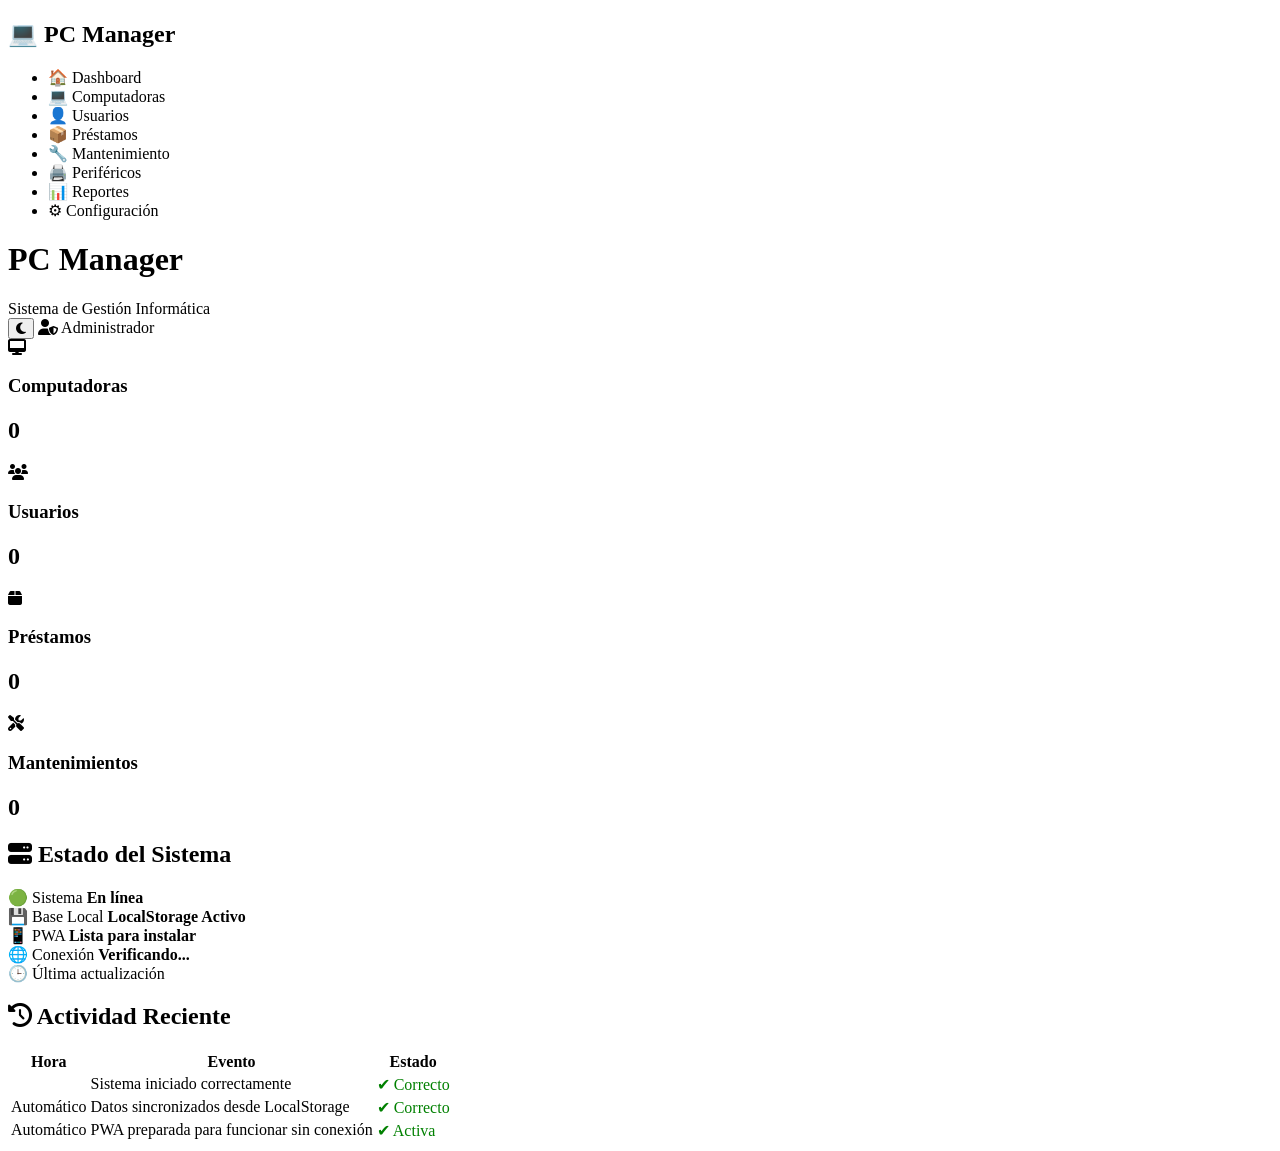
==== index.html @ c708894f "Add files via upload" ====
<!DOCTYPE html>
<html lang="es" xmlns:th="http://www.thymeleaf.org">
    
    <head>
    <meta charset="UTF-8">
    <meta name="viewport" content="width=device-width, initial-scale=1.0">
    <title>Dashboard | PC Manager</title>


    <link rel="stylesheet" th:href="@{/css/style.css}">
    <link rel="manifest" th:href="@{/manifest.webmanifest}">
    <meta name="theme-color" content="#1565C0">
    <link rel="icon" href="/img/icon-192.png">
    

    <link rel="stylesheet"
          href="https://cdnjs.cloudflare.com/ajax/libs/font-awesome/6.6.0/css/all.min.css">

</head>

<body>

<div class="container">

    <!-- Menú lateral -->

    <aside class="sidebar">
        
        

        <h2>💻 PC Manager</h2>

        <ul>

<li><a class="activo"  th:href="@{/}">🏠 Dashboard</a></li>
<li><a th:href="@{/computadoras}">💻 Computadoras</a></li>
<li><a th:href="@{/usuarios}">👤 Usuarios</a></li>
<li><a th:href="@{/prestamos}">📦 Préstamos</a></li>
<li><a th:href="@{/mantenimiento}">🔧 Mantenimiento</a></li>
<li><a th:href="@{/perifericos}">🖨️ Periféricos</a></li>
<li><a th:href="@{/reportes}">📊 Reportes</a></li>
<li><a th:href="@{/configuracion}">⚙ Configuración</a></li>

</ul>

    </aside>

    <!-- Contenido -->

    <main class="contenido">

        <div class="header">

    <div>

        <h1>PC Manager</h1>

        <span>Sistema de Gestión Informática</span>

    </div>

    <div class="acciones-header">

        <button id="modoOscuro">

            <i class="fa-solid fa-moon"></i>

        </button>

        <span>

            <i class="fa-solid fa-user-shield"></i>

            Administrador

        </span>

    </div>

</div>

        <!-- Tarjetas -->

        <section class="cards">

            <div class="card">

                <i class="fas fa-desktop"></i>

                <h3>Computadoras</h3>

                <h2 id="totalPC">0</h2>

            </div>

            <div class="card">

                <i class="fas fa-users"></i>

                <h3>Usuarios</h3>

                <h2 id="totalUsuarios">0</h2>

            </div>

            <div class="card">

                <i class="fas fa-box"></i>

                <h3>Préstamos</h3>

                <h2 id="totalPrestamos">0</h2>

            </div>

            <div class="card">

                <i class="fas fa-screwdriver-wrench"></i>

                <h3>Mantenimientos</h3>

                <h2 id="totalMant">0</h2>

            </div>

        </section>

        <!-- Información -->

        <section class="paneles">

    <!-- Estado del Sistema -->

    <div class="panel">

        <h2>
            <i class="fa-solid fa-server"></i>
            Estado del Sistema
        </h2>

        <div class="estado-item">
            <span>🟢 Sistema</span>
            <strong>En línea</strong>
        </div>

        <div class="estado-item">
            <span>💾 Base Local</span>
            <strong>LocalStorage Activo</strong>
        </div>

        <div class="estado-item">
            <span>📱 PWA</span>
            <strong>Lista para instalar</strong>
        </div>

        <div class="estado-item">
            <span>🌐 Conexión</span>
            <strong id="conexion">Verificando...</strong>
        </div>

        <div class="estado-item">
            <span>🕒 Última actualización</span>
            <strong id="horaActual"></strong>
        </div>

    </div>

    <!-- Resumen del Sistema -->

    

<section class="panel">

    <h2>

        <i class="fa-solid fa-clock-rotate-left"></i>

        Actividad Reciente

    </h2>

    <table>

        <thead>

            <tr>

                <th>Hora</th>

                <th>Evento</th>

                <th>Estado</th>

            </tr>

        </thead>

        <tbody>

            <tr>

                <td id="horaEvento"></td>

                <td>Sistema iniciado correctamente</td>

                <td style="color:green;">✔ Correcto</td>

            </tr>

            <tr>

                <td>Automático</td>

                <td>Datos sincronizados desde LocalStorage</td>

                <td style="color:green;">✔ Correcto</td>

            </tr>

            <tr>

                <td>Automático</td>

                <td>PWA preparada para funcionar sin conexión</td>

                <td style="color:green;">✔ Activa</td>

            </tr>

        </tbody>

    </table>

</section>

    </main>

</div>

<script th:src="@{/js/dashboard.js}"></script>
<script th:src="@{/js/tema.js}"></script>
<script th:src="@{/js/pwa.js}"></script>

<script>

if("serviceWorker" in navigator){

    window.addEventListener("load",()=>{

        navigator.serviceWorker.register("./sw.js")

        .then(()=>{

            console.log("✅ Service Worker registrado");

        })

        .catch(error=>{

            console.error("Error:",error);

        });

    });

}

</script>

</body>
</html>
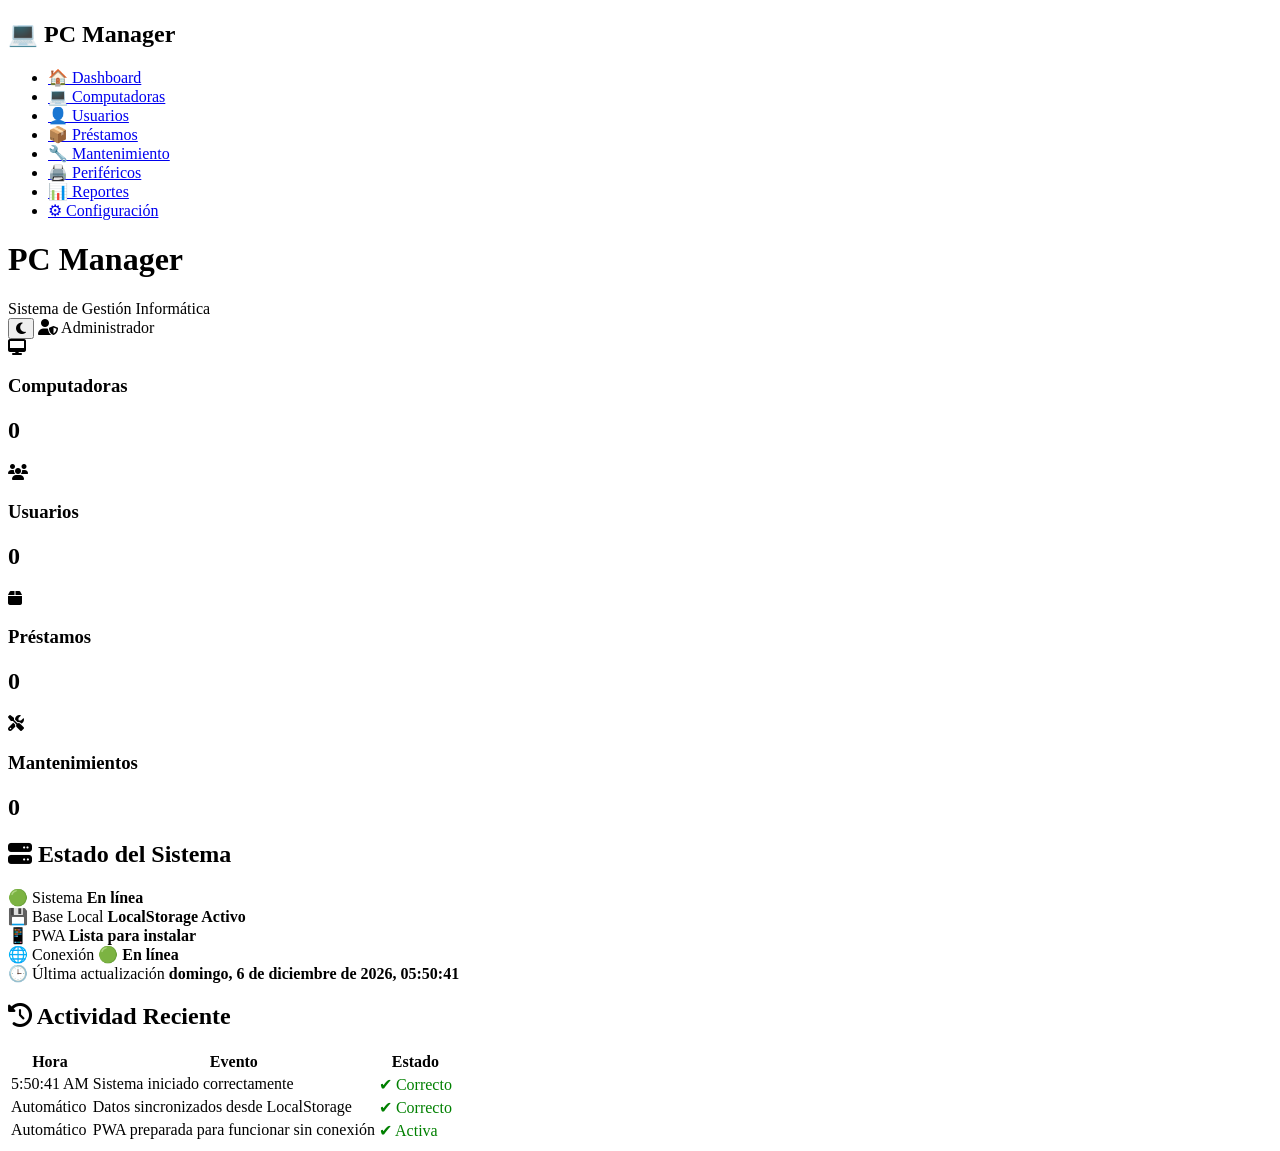
==== commit 23e1a9b5: "Update index.html" ====
--- a/index.html
+++ b/index.html
@@ -7,10 +7,10 @@
     <title>Dashboard | PC Manager</title>
 
 
-    <link rel="stylesheet" th:href="@{/css/style.css}">
-    <link rel="manifest" th:href="@{/manifest.webmanifest}">
+    <link rel="stylesheet" hhref="./css/style.css">
+    <link rel="manifest" href="./manifest.webmanifest">
     <meta name="theme-color" content="#1565C0">
-    <link rel="icon" href="/img/icon-192.png">
+    <link rel="icon" href="./img/icon-192.png">
     
 
     <link rel="stylesheet"
@@ -32,14 +32,14 @@
 
         <ul>
 
-<li><a class="activo"  th:href="@{/}">🏠 Dashboard</a></li>
-<li><a th:href="@{/computadoras}">💻 Computadoras</a></li>
-<li><a th:href="@{/usuarios}">👤 Usuarios</a></li>
-<li><a th:href="@{/prestamos}">📦 Préstamos</a></li>
-<li><a th:href="@{/mantenimiento}">🔧 Mantenimiento</a></li>
-<li><a th:href="@{/perifericos}">🖨️ Periféricos</a></li>
-<li><a th:href="@{/reportes}">📊 Reportes</a></li>
-<li><a th:href="@{/configuracion}">⚙ Configuración</a></li>
+<li><a class="activo"  href="./">🏠 Dashboard</a></li>
+<li><a href="./computadoras">💻 Computadoras</a></li>
+<li><a href="./usuarios">👤 Usuarios</a></li>
+<li><a href="./prestamos">📦 Préstamos</a></li>
+<li><a href="./mantenimiento">🔧 Mantenimiento</a></li>
+<li><a href="./perifericos">🖨️ Periféricos</a></li>
+<li><a href="./reportes">📊 Reportes</a></li>
+<li><a href="./configuracion">⚙ Configuración</a></li>
 
 </ul>
 
@@ -237,10 +237,8 @@
 
 </div>
 
-<script th:src="@{/js/dashboard.js}"></script>
-<script th:src="@{/js/tema.js}"></script>
-<script th:src="@{/js/pwa.js}"></script>
-
+<script src="./js/dashboard.js"></script>
+    
 <script>
 
 if("serviceWorker" in navigator){
@@ -268,4 +266,4 @@
 </script>
 
 </body>
-</html>+</html>
--- a/css/style.css
+++ b/css/style.css
@@ -0,0 +1,917 @@
+:root {
+    --principal: #1565C0;
+    --principal-claro: #42A5F5;
+    --fondo: #eef2f7;
+    --texto: #333;
+    --blanco: #ffffff;
+    --borde: #ddd;
+    --rojo: #D32F2F;
+    --verde: #2E7D32;
+    --naranja: #EF6C00;
+}
+
+/* =========================================
+   GENERAL
+========================================= */
+
+* {
+    margin: 0;
+    padding: 0;
+    box-sizing: border-box;
+    font-family: Arial, Helvetica, sans-serif;
+}
+
+body {
+    background: var(--fondo);
+    color: var(--texto);
+}
+
+.container {
+    display: flex;
+    min-height: 100vh;
+}
+
+
+/* =========================================
+   MENÚ LATERAL
+========================================= */
+
+.sidebar {
+    width: 250px;
+    background: var(--principal);
+    color: white;
+    padding: 20px;
+    flex-shrink: 0;
+}
+
+.sidebar h2 {
+    margin-bottom: 30px;
+    text-align: center;
+}
+
+.sidebar ul {
+    list-style: none;
+}
+
+.sidebar li {
+    padding: 14px;
+    border-radius: 10px;
+    cursor: pointer;
+    margin-bottom: 10px;
+    transition: .3s;
+}
+
+.sidebar li:hover {
+    background: var(--principal-claro);
+}
+
+.sidebar li.activo {
+    background: var(--principal-claro);
+}
+
+.sidebar a {
+    color: white;
+    text-decoration: none;
+    display: block;
+}
+
+
+/* =========================================
+   CONTENIDO
+========================================= */
+
+.contenido {
+    flex: 1;
+    padding: 30px;
+    min-width: 0;
+}
+
+header h1 {
+    color: var(--principal);
+}
+
+header p {
+    color: #666;
+    margin-top: 10px;
+}
+
+
+/* =========================================
+   BARRA SUPERIOR
+========================================= */
+
+.topbar {
+    display: flex;
+    justify-content: space-between;
+    align-items: center;
+    margin-bottom: 30px;
+    gap: 20px;
+}
+
+.acciones {
+    display: flex;
+    gap: 20px;
+    align-items: center;
+}
+
+#hora {
+    font-weight: bold;
+    color: var(--principal);
+}
+
+
+/* =========================================
+   BOTÓN MODO OSCURO
+========================================= */
+
+#modoOscuro {
+    border: none;
+    background: var(--principal);
+    color: white;
+    padding: 10px;
+    border-radius: 8px;
+    cursor: pointer;
+}
+
+
+/* =========================================
+   TARJETAS DEL DASHBOARD
+========================================= */
+
+.cards {
+    display: grid;
+    grid-template-columns: repeat(auto-fit, minmax(180px, 1fr));
+    gap: 20px;
+    margin-top: 30px;
+}
+
+.card {
+    background: white;
+    padding: 20px;
+    border-radius: 15px;
+    box-shadow: 0 5px 15px rgba(0, 0, 0, .1);
+    text-align: center;
+    transition: .3s;
+}
+
+.card:hover {
+    transform: translateY(-6px);
+}
+
+.card h2 {
+    margin-top: 15px;
+    color: var(--principal);
+}
+
+.card p {
+    margin-top: 8px;
+    color: #666;
+}
+
+
+/* =========================================
+   PANELES
+========================================= */
+
+.panel {
+    display: grid;
+    grid-template-columns: 1fr 1fr;
+    gap: 20px;
+    margin-top: 30px;
+}
+
+.panel1,
+.panel2 {
+    background: white;
+    padding: 20px;
+    border-radius: 15px;
+    box-shadow: 0 5px 15px rgba(0, 0, 0, .1);
+    min-height: 300px;
+}
+
+.panel1 h2,
+.panel2 h2 {
+    color: var(--principal);
+    margin-bottom: 15px;
+}
+
+
+/* =========================================
+   FORMULARIOS
+========================================= */
+
+form {
+    display: flex;
+    gap: 10px;
+    flex-wrap: wrap;
+
+    background: white;
+    padding: 20px;
+
+    border-radius: 15px;
+
+    box-shadow: 0 3px 8px rgba(0, 0, 0, .1);
+
+    margin-bottom: 20px;
+}
+
+
+/* =========================================
+   CAMPOS
+========================================= */
+
+input,
+select,
+textarea {
+    padding: 10px;
+
+    border-radius: 8px;
+
+    border: 1px solid #ccc;
+
+    outline: none;
+
+    background: white;
+
+    color: #333;
+
+    font-size: 14px;
+}
+
+input:focus,
+select:focus,
+textarea:focus {
+    border-color: var(--principal);
+
+    box-shadow: 0 0 0 2px rgba(21, 101, 192, .12);
+}
+
+textarea {
+    min-height: 90px;
+    resize: vertical;
+}
+
+
+/* =========================================
+   GRUPOS DE FORMULARIO
+========================================= */
+
+.form-group {
+    display: flex;
+    flex-direction: column;
+    gap: 6px;
+
+    flex: 1;
+    min-width: 180px;
+}
+
+.form-group label {
+    font-weight: bold;
+    color: #555;
+    font-size: 14px;
+}
+
+
+/* =========================================
+   BOTONES
+========================================= */
+
+button {
+    padding: 10px 20px;
+
+    cursor: pointer;
+
+    border: none;
+
+    background: var(--principal);
+
+    color: white;
+
+    border-radius: 8px;
+
+    transition: .3s;
+}
+
+button:hover {
+    opacity: .9;
+
+    transform: scale(1.03);
+}
+
+.btnAgregar {
+    background: var(--principal);
+}
+
+.btnEditar {
+    background: var(--naranja);
+}
+
+.btnEliminar {
+    background: var(--rojo);
+}
+
+.btnGuardar {
+    background: var(--verde);
+}
+
+
+/* =========================================
+   BOTONES DEL FORMULARIO
+========================================= */
+
+.form-buttons {
+    width: 100%;
+
+    display: flex;
+
+    gap: 10px;
+
+    margin-top: 10px;
+}
+
+.form-buttons button {
+    min-width: 120px;
+}
+
+
+/* =========================================
+   TABLAS
+========================================= */
+
+.table-container {
+    width: 100%;
+
+    overflow-x: auto;
+
+    border-radius: 10px;
+}
+
+table {
+    width: 100%;
+
+    border-collapse: collapse;
+
+    background: white;
+
+    box-shadow: 0 3px 8px rgba(0, 0, 0, .1);
+
+    border-radius: 10px;
+
+    overflow: hidden;
+}
+
+th,
+td {
+    padding: 12px;
+
+    border: 1px solid var(--borde);
+
+    text-align: center;
+}
+
+th {
+    background: var(--principal);
+
+    color: white;
+}
+
+tbody tr:hover {
+    background: #f5f5f5;
+}
+
+
+/* =========================================
+   ESTADOS
+========================================= */
+
+.estado {
+    padding: 6px 10px;
+
+    border-radius: 20px;
+
+    font-size: 13px;
+
+    font-weight: bold;
+
+    display: inline-block;
+}
+
+.estado-disponible {
+    background: #E8F5E9;
+
+    color: var(--verde);
+}
+
+.estado-prestado {
+    background: #FFF3E0;
+
+    color: var(--naranja);
+}
+
+.estado-mantenimiento {
+    background: #E3F2FD;
+
+    color: var(--principal);
+}
+
+.estado-baja {
+    background: #FFEBEE;
+
+    color: var(--rojo);
+}
+
+
+/* =========================================
+   ACTIVIDADES
+========================================= */
+
+#actividades {
+    list-style: none;
+
+    margin-top: 15px;
+}
+
+#actividades li {
+    padding: 10px;
+
+    border-bottom: 1px solid #eee;
+}
+
+
+/* =========================================
+   CALENDARIO
+========================================= */
+
+.calendario {
+    margin-top: 20px;
+
+    height: 250px;
+
+    border: 2px dashed #bbb;
+
+    display: flex;
+
+    justify-content: center;
+
+    align-items: center;
+
+    color: #888;
+}
+
+#calendar {
+    background: white;
+
+    padding: 20px;
+
+    border-radius: 15px;
+
+    box-shadow: 0 4px 12px rgba(0, 0, 0, .1);
+}
+
+
+/* =========================================
+   BUSCADOR
+========================================= */
+
+.buscador {
+    width: 100%;
+
+    margin-bottom: 20px;
+}
+
+.buscador input {
+    width: 100%;
+
+    max-width: 400px;
+}
+
+
+/* =========================================
+   INFORMACIÓN DEL SISTEMA
+========================================= */
+
+.info-sistema {
+    background: white;
+
+    padding: 20px;
+
+    border-radius: 15px;
+
+    box-shadow: 0 4px 12px rgba(0, 0, 0, .1);
+
+    margin-top: 20px;
+}
+
+.info-sistema h2 {
+    color: var(--principal);
+
+    margin-bottom: 15px;
+}
+
+.info-sistema p {
+    margin-bottom: 8px;
+
+    color: #666;
+}
+
+
+/* =========================================
+   ESTADÍSTICAS
+========================================= */
+
+.estadisticas {
+    display: grid;
+
+    grid-template-columns: repeat(
+        auto-fit,
+        minmax(180px, 1fr)
+    );
+
+    gap: 20px;
+
+    margin-top: 20px;
+}
+
+.estadistica {
+    background: white;
+
+    padding: 20px;
+
+    border-radius: 15px;
+
+    box-shadow: 0 4px 12px rgba(0, 0, 0, .1);
+
+    text-align: center;
+}
+
+.estadistica h3 {
+    color: #666;
+
+    font-size: 15px;
+}
+
+.estadistica strong {
+    display: block;
+
+    font-size: 30px;
+
+    color: var(--principal);
+
+    margin-top: 10px;
+}
+
+
+/* =========================================
+   MENSAJES
+========================================= */
+
+.mensaje {
+    padding: 12px 15px;
+
+    border-radius: 8px;
+
+    margin-bottom: 15px;
+}
+
+.mensaje-exito {
+    background: #E8F5E9;
+
+    color: var(--verde);
+}
+
+.mensaje-error {
+    background: #FFEBEE;
+
+    color: var(--rojo);
+}
+
+.mensaje-info {
+    background: #E3F2FD;
+
+    color: var(--principal);
+}
+
+
+/* =========================================
+   MODO OSCURO
+========================================= */
+
+.dark {
+    background: #1E1E1E;
+
+    color: white;
+}
+
+.dark .contenido {
+    background: #1E1E1E;
+}
+
+.dark .card,
+.dark .panel1,
+.dark .panel2,
+.dark form,
+.dark table,
+.dark .info-sistema,
+.dark .estadistica,
+.dark #calendar {
+    background: #2C2C2C;
+
+    color: white;
+}
+
+.dark header h1 {
+    color: #64B5F6;
+}
+
+.dark header p {
+    color: #bbb;
+}
+
+.dark .card p,
+.dark .info-sistema p {
+    color: #ccc;
+}
+
+.dark .form-group label {
+    color: #ddd;
+}
+
+.dark input,
+.dark select,
+.dark textarea {
+    background: #383838;
+
+    color: white;
+
+    border-color: #555;
+}
+
+.dark tbody tr:hover {
+    background: #383838;
+}
+
+.dark td {
+    border-color: #555;
+}
+
+
+/* =========================================
+   RESPONSIVE - TABLET
+========================================= */
+
+@media (max-width: 900px) {
+
+    .panel {
+        grid-template-columns: 1fr;
+    }
+
+    .sidebar {
+        width: 200px;
+    }
+
+    .contenido {
+        padding: 20px;
+    }
+
+}
+
+
+/* =========================================
+   RESPONSIVE - TELÉFONO
+========================================= */
+
+@media (max-width: 700px) {
+
+    .container {
+        flex-direction: column;
+    }
+
+    .sidebar {
+        width: 100%;
+
+        padding: 12px;
+    }
+
+    .sidebar h2 {
+        margin-bottom: 15px;
+    }
+
+    .sidebar ul {
+        display: flex;
+
+        overflow-x: auto;
+
+        gap: 6px;
+    }
+
+    .sidebar li {
+        flex-shrink: 0;
+
+        margin-bottom: 0;
+
+        padding: 10px;
+    }
+
+    .contenido {
+        width: 100%;
+
+        padding: 15px;
+
+        overflow-x: hidden;
+    }
+
+    .topbar {
+        flex-direction: column;
+
+        align-items: flex-start;
+
+        margin-bottom: 20px;
+    }
+
+    .acciones {
+        width: 100%;
+
+        justify-content: space-between;
+    }
+
+    header h1 {
+        font-size: 25px;
+    }
+
+    header p {
+        font-size: 14px;
+    }
+
+    .cards {
+        grid-template-columns: 1fr;
+
+        gap: 15px;
+
+        margin-top: 20px;
+    }
+
+    .card {
+        padding: 18px;
+    }
+
+    .panel {
+        grid-template-columns: 1fr;
+
+        gap: 15px;
+
+        margin-top: 20px;
+    }
+
+    .panel1,
+    .panel2 {
+        min-height: auto;
+
+        padding: 18px;
+    }
+
+    /* FORMULARIOS */
+
+    form {
+        flex-direction: column;
+
+        gap: 12px;
+
+        padding: 18px;
+    }
+
+    .form-group {
+        width: 100%;
+
+        min-width: 0;
+    }
+
+    input,
+    select,
+    textarea {
+        width: 100%;
+
+        min-height: 44px;
+
+        font-size: 16px;
+    }
+
+    .form-buttons {
+        flex-direction: column;
+
+        gap: 10px;
+    }
+
+    .form-buttons button {
+        width: 100%;
+
+        min-height: 44px;
+    }
+
+    /* TABLAS */
+
+    .table-container {
+        overflow-x: auto;
+
+        -webkit-overflow-scrolling: touch;
+    }
+
+    table {
+        min-width: 650px;
+    }
+
+    th,
+    td {
+        padding: 10px;
+
+        font-size: 13px;
+    }
+
+    /* BUSCADOR */
+
+    .buscador input {
+        max-width: none;
+
+        width: 100%;
+    }
+
+    /* ESTADÍSTICAS */
+
+    .estadisticas {
+        grid-template-columns: 1fr 1fr;
+
+        gap: 12px;
+    }
+
+    .estadistica {
+        padding: 15px;
+    }
+
+    .estadistica strong {
+        font-size: 25px;
+    }
+
+}
+
+
+/* =========================================
+   TELÉFONOS PEQUEÑOS
+========================================= */
+
+@media (max-width: 400px) {
+
+    .contenido {
+        padding: 12px;
+    }
+
+    .sidebar {
+        padding: 10px;
+    }
+
+    .sidebar li {
+        padding: 9px;
+
+        font-size: 13px;
+    }
+
+    header h1 {
+        font-size: 22px;
+    }
+
+    .card {
+        padding: 15px;
+    }
+
+    form {
+        padding: 15px;
+
+        border-radius: 14px;
+    }
+
+    input,
+    select,
+    textarea {
+        font-size: 16px;
+    }
+
+    .estadisticas {
+        grid-template-columns: 1fr;
+    }
+
+}
+
+
+/* =========================================
+   ANIMACIONES
+========================================= */
+
+button {
+    transition: .3s;
+}
+
+.card {
+    transition: .3s;
+}
+
+.sidebar li {
+    transition: .3s;
+}
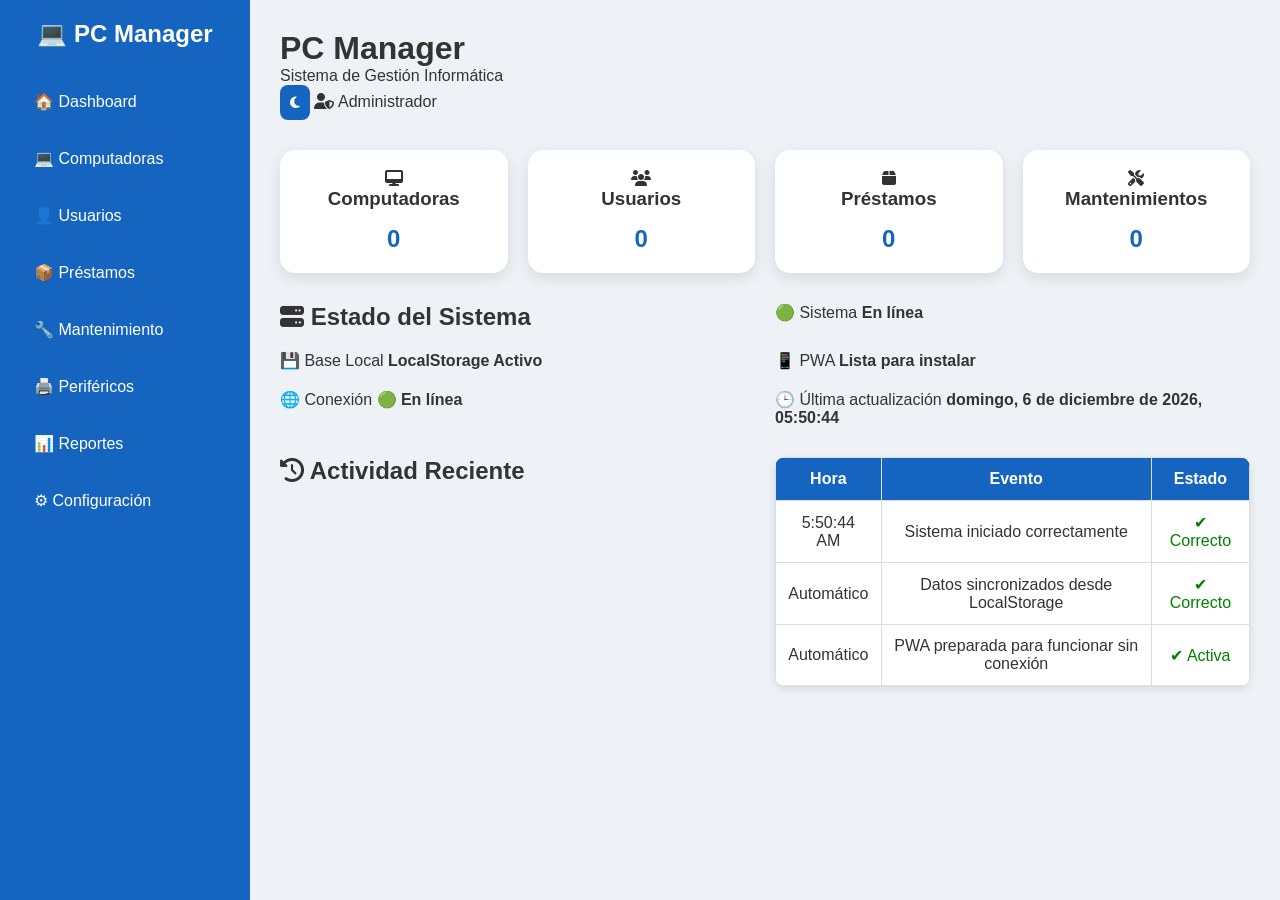
==== commit d5a4bb3e: "Update index.html" ====
--- a/index.html
+++ b/index.html
@@ -7,7 +7,7 @@
     <title>Dashboard | PC Manager</title>
 
 
-    <link rel="stylesheet" hhref="./css/style.css">
+    <link rel="stylesheet" href="./css/style.css">
     <link rel="manifest" href="./manifest.webmanifest">
     <meta name="theme-color" content="#1565C0">
     <link rel="icon" href="./img/icon-192.png">
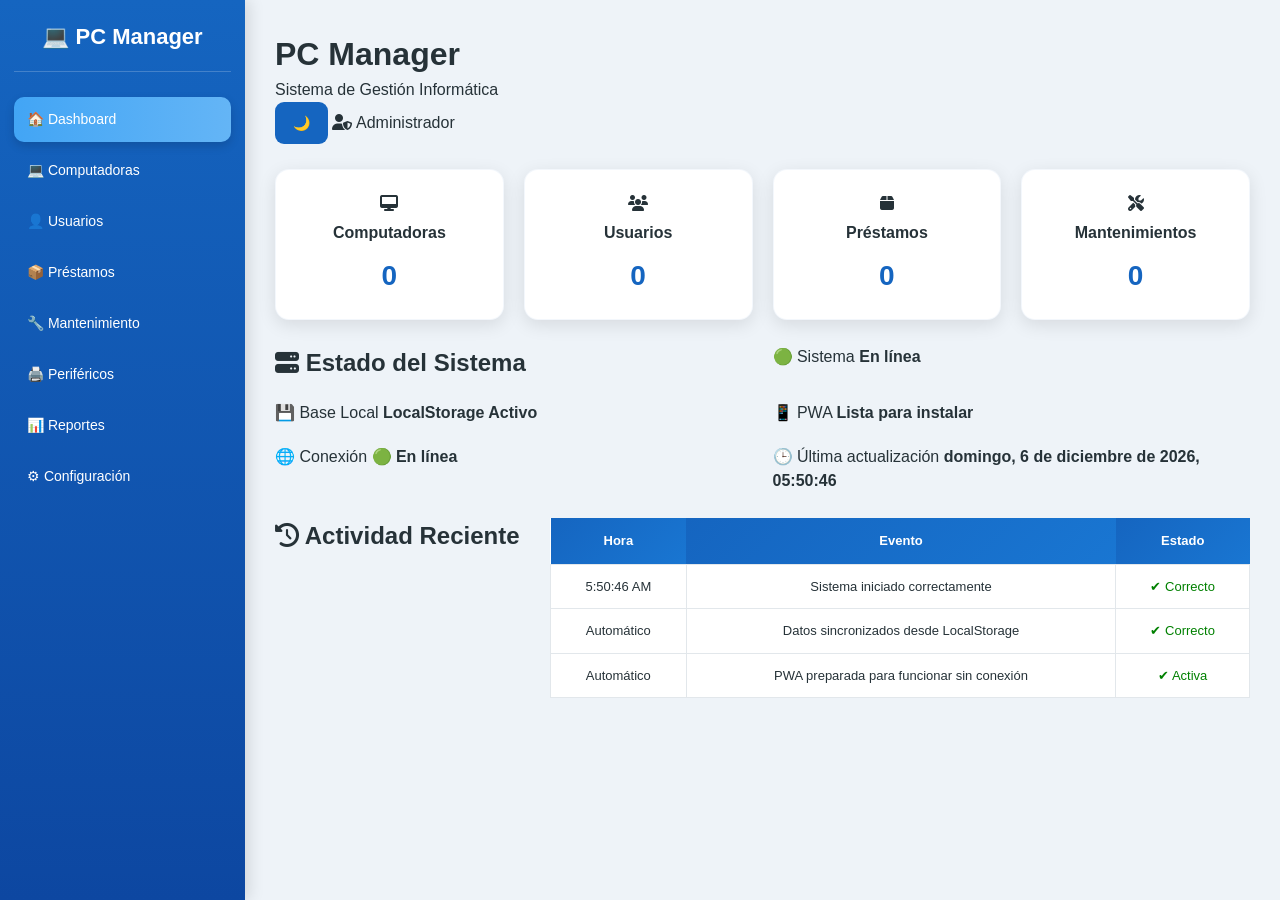
==== commit f93804c5: "Update index.html" ====
--- a/index.html
+++ b/index.html
@@ -11,6 +11,7 @@
     <link rel="manifest" href="./manifest.webmanifest">
     <meta name="theme-color" content="#1565C0">
     <link rel="icon" href="./img/icon-192.png">
+    <script src="./js/app.js" defer></script>
     
 
     <link rel="stylesheet"
--- a/css/style.css
+++ b/css/style.css
@@ -1,731 +1,1235 @@
+/* =========================================================
+   PC MANAGER PWA
+   STYLE.CSS
+   Diseño general - PC, Tablet y Teléfono
+   ========================================================= */
+
+
+/* =========================================================
+   VARIABLES
+   ========================================================= */
+
 :root {
-    --principal: #1565C0;
-    --principal-claro: #42A5F5;
-    --fondo: #eef2f7;
-    --texto: #333;
-    --blanco: #ffffff;
-    --borde: #ddd;
-    --rojo: #D32F2F;
-    --verde: #2E7D32;
-    --naranja: #EF6C00;
-}
-
-/* =========================================
-   GENERAL
-========================================= */
+    --primary: #1565c0;
+    --primary-light: #1976d2;
+    --primary-dark: #0d47a1;
+
+    --secondary: #42a5f5;
+
+    --background: #eef3f8;
+    --surface: #ffffff;
+    --surface-hover: #f7faff;
+
+    --text: #263238;
+    --text-light: #607d8b;
+
+    --border: #d7dee6;
+
+    --success: #2e7d32;
+    --success-light: #e8f5e9;
+
+    --danger: #d32f2f;
+    --danger-light: #ffebee;
+
+    --warning: #ef6c00;
+    --warning-light: #fff3e0;
+
+    --info: #0277bd;
+    --info-light: #e1f5fe;
+
+    --shadow-small:
+        0 2px 8px rgba(0, 0, 0, 0.08);
+
+    --shadow:
+        0 5px 18px rgba(0, 0, 0, 0.10);
+
+    --shadow-large:
+        0 10px 30px rgba(0, 0, 0, 0.13);
+
+    --radius-small: 8px;
+    --radius: 14px;
+    --radius-large: 18px;
+
+    --transition: 0.25s ease;
+}
+
+
+/* =========================================================
+   RESET
+   ========================================================= */
 
 * {
     margin: 0;
     padding: 0;
     box-sizing: border-box;
-    font-family: Arial, Helvetica, sans-serif;
+
+    font-family:
+        Arial,
+        Helvetica,
+        sans-serif;
+}
+
+html {
+    scroll-behavior: smooth;
 }
 
 body {
-    background: var(--fondo);
-    color: var(--texto);
-}
+    min-height: 100vh;
+
+    background: var(--background);
+
+    color: var(--text);
+
+    line-height: 1.5;
+
+    overflow-x: hidden;
+}
+
+
+/* =========================================================
+   SELECCIÓN DE TEXTO
+   ========================================================= */
+
+::selection {
+    background: var(--secondary);
+    color: white;
+}
+
+
+/* =========================================================
+   SCROLLBAR
+   ========================================================= */
+
+::-webkit-scrollbar {
+    width: 9px;
+    height: 9px;
+}
+
+::-webkit-scrollbar-track {
+    background: #e3eaf1;
+}
+
+::-webkit-scrollbar-thumb {
+    background: #90a4ae;
+
+    border-radius: 20px;
+}
+
+::-webkit-scrollbar-thumb:hover {
+    background: #607d8b;
+}
+
+
+/* =========================================================
+   CONTENEDOR PRINCIPAL
+   ========================================================= */
 
 .container {
     display: flex;
+
     min-height: 100vh;
-}
-
-
-/* =========================================
-   MENÚ LATERAL
-========================================= */
+
+    width: 100%;
+}
+
+
+/* =========================================================
+   SIDEBAR
+   ========================================================= */
 
 .sidebar {
-    width: 250px;
-    background: var(--principal);
+    width: 245px;
+    min-width: 245px;
+
+    min-height: 100vh;
+
+    background:
+        linear-gradient(
+            180deg,
+            var(--primary),
+            var(--primary-dark)
+        );
+
     color: white;
-    padding: 20px;
-    flex-shrink: 0;
-}
+
+    padding: 20px 14px;
+
+    position: sticky;
+
+    top: 0;
+
+    height: 100vh;
+
+    overflow-y: auto;
+
+    box-shadow:
+        4px 0 15px rgba(0, 0, 0, 0.12);
+
+    z-index: 100;
+}
+
+
+/* =========================================================
+   LOGO DEL SIDEBAR
+   ========================================================= */
 
 .sidebar h2 {
-    margin-bottom: 30px;
     text-align: center;
-}
+
+    font-size: 22px;
+
+    font-weight: bold;
+
+    margin-bottom: 25px;
+
+    padding-bottom: 18px;
+
+    border-bottom:
+        1px solid rgba(255, 255, 255, 0.20);
+}
+
+
+/* =========================================================
+   LISTA DEL SIDEBAR
+   ========================================================= */
 
 .sidebar ul {
     list-style: none;
+
+    margin: 0;
+    padding: 0;
 }
 
 .sidebar li {
-    padding: 14px;
+    margin-bottom: 6px;
+}
+
+
+/* =========================================================
+   ENLACES DEL MENÚ
+   ========================================================= */
+
+.sidebar a {
+    display: flex;
+
+    align-items: center;
+
+    gap: 9px;
+
+    width: 100%;
+
+    padding: 12px 13px;
+
+    color: white;
+
+    text-decoration: none;
+
     border-radius: 10px;
-    cursor: pointer;
-    margin-bottom: 10px;
-    transition: .3s;
-}
-
-.sidebar li:hover {
-    background: var(--principal-claro);
-}
-
+
+    font-size: 14px;
+
+    transition:
+        background var(--transition),
+        transform var(--transition);
+}
+
+.sidebar a:hover {
+    background:
+        rgba(255, 255, 255, 0.14);
+
+    transform: translateX(3px);
+}
+
+
+/* =========================================================
+   ELEMENTO ACTIVO
+   ========================================================= */
+
+.sidebar .activo,
 .sidebar li.activo {
-    background: var(--principal-claro);
-}
-
-.sidebar a {
-    color: white;
-    text-decoration: none;
-    display: block;
-}
-
-
-/* =========================================
-   CONTENIDO
-========================================= */
+    background:
+        linear-gradient(
+            90deg,
+            var(--secondary),
+            #64b5f6
+        );
+
+    box-shadow:
+        0 4px 10px rgba(0, 0, 0, 0.15);
+}
+
+.sidebar .activo:hover,
+.sidebar li.activo:hover {
+    transform: none;
+
+    background:
+        linear-gradient(
+            90deg,
+            var(--secondary),
+            #64b5f6
+        );
+}
+
+
+/* =========================================================
+   CONTENIDO PRINCIPAL
+   ========================================================= */
 
 .contenido {
     flex: 1;
+
+    min-width: 0;
+
+    width: 100%;
+
     padding: 30px;
-    min-width: 0;
-}
-
-header h1 {
-    color: var(--principal);
-}
-
-header p {
-    color: #666;
-    margin-top: 10px;
-}
-
-
-/* =========================================
-   BARRA SUPERIOR
-========================================= */
+
+    overflow-x: hidden;
+}
+
+
+/* =========================================================
+   TOPBAR
+   ========================================================= */
 
 .topbar {
     display: flex;
+
     justify-content: space-between;
+
     align-items: center;
-    margin-bottom: 30px;
+
     gap: 20px;
-}
+
+    margin-bottom: 25px;
+}
+
+.topbar h1 {
+    color: var(--primary);
+
+    font-size: 30px;
+}
+
+
+/* =========================================================
+   ACCIONES
+   ========================================================= */
 
 .acciones {
     display: flex;
-    gap: 20px;
+
     align-items: center;
+
+    justify-content: flex-end;
+
+    gap: 10px;
+
+    flex-wrap: wrap;
 }
 
 #hora {
+    color: var(--primary);
+
     font-weight: bold;
-    color: var(--principal);
-}
-
-
-/* =========================================
-   BOTÓN MODO OSCURO
-========================================= */
-
-#modoOscuro {
-    border: none;
-    background: var(--principal);
-    color: white;
-    padding: 10px;
-    border-radius: 8px;
-    cursor: pointer;
-}
-
-
-/* =========================================
+
+    font-size: 14px;
+}
+
+
+/* =========================================================
+   ENCABEZADO
+   ========================================================= */
+
+header {
+    margin-bottom: 24px;
+}
+
+header h1 {
+    color: var(--primary);
+
+    font-size: 32px;
+
+    line-height: 1.2;
+
+    margin-bottom: 5px;
+}
+
+header p {
+    color: var(--text-light);
+
+    font-size: 15px;
+}
+
+
+/* =========================================================
+   TÍTULO DE MÓDULO
+   ========================================================= */
+
+.titulo-modulo {
+    display: flex;
+
+    align-items: center;
+
+    gap: 12px;
+
+    margin-bottom: 20px;
+}
+
+.titulo-modulo h1 {
+    color: var(--text);
+
+    font-size: 30px;
+
+    line-height: 1.2;
+}
+
+
+/* =========================================================
    TARJETAS DEL DASHBOARD
-========================================= */
+   ========================================================= */
 
 .cards {
     display: grid;
-    grid-template-columns: repeat(auto-fit, minmax(180px, 1fr));
+
+    grid-template-columns:
+        repeat(
+            auto-fit,
+            minmax(190px, 1fr)
+        );
+
     gap: 20px;
-    margin-top: 30px;
+
+    margin-top: 25px;
 }
 
 .card {
-    background: white;
-    padding: 20px;
-    border-radius: 15px;
-    box-shadow: 0 5px 15px rgba(0, 0, 0, .1);
+    background: var(--surface);
+
+    padding: 22px;
+
+    border-radius: var(--radius);
+
+    box-shadow: var(--shadow);
+
     text-align: center;
-    transition: .3s;
+
+    border:
+        1px solid rgba(21, 101, 192, 0.05);
+
+    transition:
+        transform var(--transition),
+        box-shadow var(--transition);
 }
 
 .card:hover {
-    transform: translateY(-6px);
+    transform: translateY(-5px);
+
+    box-shadow: var(--shadow-large);
 }
 
 .card h2 {
-    margin-top: 15px;
-    color: var(--principal);
+    color: var(--primary);
+
+    font-size: 28px;
+
+    margin-top: 10px;
+}
+
+.card h3 {
+    font-size: 16px;
+
+    color: var(--text);
+
+    margin-top: 5px;
 }
 
 .card p {
-    margin-top: 8px;
-    color: #666;
-}
-
-
-/* =========================================
+    color: var(--text-light);
+
+    font-size: 14px;
+
+    margin-top: 5px;
+}
+
+
+/* =========================================================
    PANELES
-========================================= */
+   ========================================================= */
 
 .panel {
     display: grid;
+
     grid-template-columns: 1fr 1fr;
+
     gap: 20px;
-    margin-top: 30px;
+
+    margin-top: 25px;
 }
 
 .panel1,
 .panel2 {
-    background: white;
-    padding: 20px;
-    border-radius: 15px;
-    box-shadow: 0 5px 15px rgba(0, 0, 0, .1);
-    min-height: 300px;
+    background: var(--surface);
+
+    padding: 22px;
+
+    border-radius: var(--radius);
+
+    box-shadow: var(--shadow);
+
+    min-height: 280px;
 }
 
 .panel1 h2,
 .panel2 h2 {
-    color: var(--principal);
+    color: var(--primary);
+
+    font-size: 20px;
+
     margin-bottom: 15px;
-}
-
-
-/* =========================================
+
+    padding-bottom: 10px;
+
+    border-bottom:
+        1px solid var(--border);
+}
+
+
+/* =========================================================
+   LISTA DE ACTIVIDADES
+   ========================================================= */
+
+#actividades {
+    list-style: none;
+
+    margin-top: 10px;
+}
+
+#actividades li {
+    padding: 12px 5px;
+
+    border-bottom:
+        1px solid #edf0f3;
+
+    color: var(--text);
+
+    font-size: 14px;
+}
+
+#actividades li:last-child {
+    border-bottom: none;
+}
+
+
+/* =========================================================
    FORMULARIOS
-========================================= */
+   ========================================================= */
 
 form {
     display: flex;
-    gap: 10px;
+
+    align-items: center;
+
+    gap: 12px;
+
     flex-wrap: wrap;
 
-    background: white;
+    background: var(--surface);
+
     padding: 20px;
 
-    border-radius: 15px;
-
-    box-shadow: 0 3px 8px rgba(0, 0, 0, .1);
-
-    margin-bottom: 20px;
-}
-
-
-/* =========================================
-   CAMPOS
-========================================= */
+    margin-bottom: 22px;
+
+    border-radius: var(--radius);
+
+    box-shadow: var(--shadow);
+}
+
+
+/* =========================================================
+   INPUTS
+   ========================================================= */
 
 input,
 select,
 textarea {
-    padding: 10px;
-
-    border-radius: 8px;
-
-    border: 1px solid #ccc;
+    width: 100%;
+
+    padding: 12px 13px;
+
+    border:
+        1px solid var(--border);
+
+    border-radius: 9px;
+
+    background: white;
+
+    color: var(--text);
+
+    font-size: 14px;
 
     outline: none;
 
-    background: white;
-
-    color: #333;
-
-    font-size: 14px;
+    transition:
+        border-color var(--transition),
+        box-shadow var(--transition);
+}
+
+input::placeholder,
+textarea::placeholder {
+    color: #78909c;
 }
 
 input:focus,
 select:focus,
 textarea:focus {
-    border-color: var(--principal);
-
-    box-shadow: 0 0 0 2px rgba(21, 101, 192, .12);
+    border-color: var(--primary);
+
+    box-shadow:
+        0 0 0 3px
+        rgba(21, 101, 192, 0.12);
 }
 
 textarea {
-    min-height: 90px;
+    min-height: 100px;
+
     resize: vertical;
 }
 
 
-/* =========================================
-   GRUPOS DE FORMULARIO
-========================================= */
-
-.form-group {
-    display: flex;
-    flex-direction: column;
-    gap: 6px;
-
-    flex: 1;
-    min-width: 180px;
-}
-
-.form-group label {
-    font-weight: bold;
-    color: #555;
+/* =========================================================
+   FORMULARIOS CON VARIOS CAMPOS
+   ========================================================= */
+
+form input,
+form select {
+    flex: 1 1 180px;
+}
+
+
+/* =========================================================
+   BOTONES
+   ========================================================= */
+
+button {
+    border: none;
+
+    padding: 11px 18px;
+
+    min-height: 42px;
+
+    border-radius: 9px;
+
+    background: var(--primary);
+
+    color: white;
+
     font-size: 14px;
-}
-
-
-/* =========================================
-   BOTONES
-========================================= */
-
-button {
-    padding: 10px 20px;
+
+    font-weight: 600;
 
     cursor: pointer;
 
-    border: none;
-
-    background: var(--principal);
-
-    color: white;
-
-    border-radius: 8px;
-
-    transition: .3s;
+    transition:
+        background var(--transition),
+        transform var(--transition),
+        box-shadow var(--transition);
 }
 
 button:hover {
-    opacity: .9;
-
-    transform: scale(1.03);
-}
-
-.btnAgregar {
-    background: var(--principal);
+    background: var(--primary-dark);
+
+    transform: translateY(-1px);
+
+    box-shadow:
+        0 4px 10px rgba(0, 0, 0, 0.12);
+}
+
+button:active {
+    transform: scale(0.98);
+}
+
+
+/* =========================================================
+   BOTONES ESPECIALES
+   ========================================================= */
+
+.btnEliminar {
+    background: var(--danger);
+}
+
+.btnEliminar:hover {
+    background: #b71c1c;
 }
 
 .btnEditar {
-    background: var(--naranja);
-}
-
-.btnEliminar {
-    background: var(--rojo);
+    background: var(--warning);
+}
+
+.btnEditar:hover {
+    background: #e65100;
 }
 
 .btnGuardar {
-    background: var(--verde);
-}
-
-
-/* =========================================
-   BOTONES DEL FORMULARIO
-========================================= */
-
-.form-buttons {
+    background: var(--success);
+}
+
+.btnGuardar:hover {
+    background: #1b5e20;
+}
+
+.btnCancelar {
+    background: #607d8b;
+}
+
+.btnCancelar:hover {
+    background: #455a64;
+}
+
+
+/* =========================================================
+   TABLAS
+   ========================================================= */
+
+.tabla-contenedor {
     width: 100%;
 
-    display: flex;
-
-    gap: 10px;
-
-    margin-top: 10px;
-}
-
-.form-buttons button {
-    min-width: 120px;
-}
-
-
-/* =========================================
-   TABLAS
-========================================= */
-
-.table-container {
-    width: 100%;
-
     overflow-x: auto;
 
-    border-radius: 10px;
+    border-radius: var(--radius);
+
+    -webkit-overflow-scrolling: touch;
+
+    box-shadow: var(--shadow);
 }
 
 table {
     width: 100%;
 
+    min-width: 700px;
+
     border-collapse: collapse;
 
     background: white;
-
-    box-shadow: 0 3px 8px rgba(0, 0, 0, .1);
-
-    border-radius: 10px;
-
-    overflow: hidden;
-}
-
-th,
+}
+
+th {
+    padding: 13px 11px;
+
+    background:
+        linear-gradient(
+            135deg,
+            var(--primary),
+            var(--primary-light)
+        );
+
+    color: white;
+
+    font-size: 13px;
+
+    font-weight: bold;
+
+    text-align: center;
+
+    white-space: nowrap;
+}
+
 td {
-    padding: 12px;
-
-    border: 1px solid var(--borde);
+    padding: 12px 10px;
+
+    border:
+        1px solid #e2e7eb;
 
     text-align: center;
-}
-
-th {
-    background: var(--principal);
-
-    color: white;
+
+    font-size: 13px;
+
+    vertical-align: middle;
+}
+
+tbody tr {
+    transition:
+        background var(--transition);
 }
 
 tbody tr:hover {
-    background: #f5f5f5;
-}
-
-
-/* =========================================
-   ESTADOS
-========================================= */
-
-.estado {
-    padding: 6px 10px;
+    background: var(--surface-hover);
+}
+
+
+/* =========================================================
+   COLORES / ESTADOS
+   ========================================================= */
+
+.color-box {
+    width: 25px;
+
+    height: 25px;
+
+    margin: auto;
+
+    border-radius: 50%;
+}
+
+.estado-disponible {
+    color: var(--success);
+
+    font-weight: bold;
+}
+
+.estado-prestado {
+    color: var(--warning);
+
+    font-weight: bold;
+}
+
+.estado-mantenimiento {
+    color: var(--danger);
+
+    font-weight: bold;
+}
+
+
+/* =========================================================
+   CALENDARIO
+   ========================================================= */
+
+.calendario {
+    width: 100%;
+
+    min-height: 250px;
+
+    margin-top: 20px;
+
+    display: flex;
+
+    justify-content: center;
+
+    align-items: center;
+
+    padding: 20px;
+
+    border:
+        2px dashed #b0bec5;
+
+    border-radius: var(--radius);
+
+    color: #78909c;
+
+    text-align: center;
+
+    background:
+        rgba(255, 255, 255, 0.55);
+}
+
+#calendar {
+    width: 100%;
+
+    background: white;
+
+    padding: 20px;
+
+    border-radius: var(--radius);
+
+    box-shadow: var(--shadow);
+
+    overflow-x: auto;
+}
+
+
+/* =========================================================
+   VOLVER AL INICIO
+   ========================================================= */
+
+.volver-inicio {
+    display: inline-flex;
+
+    align-items: center;
+
+    justify-content: center;
+
+    gap: 7px;
+
+    margin-top: 20px;
+
+    padding: 10px 16px;
+
+    background: white;
+
+    color: var(--primary);
+
+    border:
+        1px solid #dce5ed;
+
+    border-radius: 9px;
+
+    text-decoration: none;
+
+    font-size: 14px;
+
+    font-weight: 600;
+
+    box-shadow: var(--shadow-small);
+
+    transition:
+        background var(--transition),
+        transform var(--transition);
+}
+
+.volver-inicio:hover {
+    background: #e3f2fd;
+
+    transform: translateX(-3px);
+}
+
+
+/* =========================================================
+   INFORMACIÓN / ESTADO
+   ========================================================= */
+
+.info-box {
+    background: var(--info-light);
+
+    border-left:
+        4px solid var(--info);
+
+    padding: 15px;
+
+    border-radius: 9px;
+
+    margin-bottom: 20px;
+}
+
+.success-box {
+    background: var(--success-light);
+
+    border-left:
+        4px solid var(--success);
+
+    padding: 15px;
+
+    border-radius: 9px;
+}
+
+.warning-box {
+    background: var(--warning-light);
+
+    border-left:
+        4px solid var(--warning);
+
+    padding: 15px;
+
+    border-radius: 9px;
+}
+
+.error-box {
+    background: var(--danger-light);
+
+    border-left:
+        4px solid var(--danger);
+
+    padding: 15px;
+
+    border-radius: 9px;
+}
+
+
+/* =========================================================
+   BADGES
+   ========================================================= */
+
+.badge {
+    display: inline-block;
+
+    padding: 5px 9px;
 
     border-radius: 20px;
 
-    font-size: 13px;
+    font-size: 12px;
 
     font-weight: bold;
 
-    display: inline-block;
-}
-
-.estado-disponible {
-    background: #E8F5E9;
-
-    color: var(--verde);
-}
-
-.estado-prestado {
-    background: #FFF3E0;
-
-    color: var(--naranja);
-}
-
-.estado-mantenimiento {
-    background: #E3F2FD;
-
-    color: var(--principal);
-}
-
-.estado-baja {
-    background: #FFEBEE;
-
-    color: var(--rojo);
-}
-
-
-/* =========================================
-   ACTIVIDADES
-========================================= */
-
-#actividades {
-    list-style: none;
-
-    margin-top: 15px;
-}
-
-#actividades li {
-    padding: 10px;
-
-    border-bottom: 1px solid #eee;
-}
-
-
-/* =========================================
-   CALENDARIO
-========================================= */
-
-.calendario {
-    margin-top: 20px;
-
-    height: 250px;
-
-    border: 2px dashed #bbb;
-
-    display: flex;
-
-    justify-content: center;
-
-    align-items: center;
-
-    color: #888;
-}
-
-#calendar {
-    background: white;
-
-    padding: 20px;
-
-    border-radius: 15px;
-
-    box-shadow: 0 4px 12px rgba(0, 0, 0, .1);
-}
-
-
-/* =========================================
-   BUSCADOR
-========================================= */
-
-.buscador {
-    width: 100%;
-
-    margin-bottom: 20px;
-}
-
-.buscador input {
-    width: 100%;
-
-    max-width: 400px;
-}
-
-
-/* =========================================
-   INFORMACIÓN DEL SISTEMA
-========================================= */
-
-.info-sistema {
-    background: white;
-
-    padding: 20px;
-
-    border-radius: 15px;
-
-    box-shadow: 0 4px 12px rgba(0, 0, 0, .1);
-
-    margin-top: 20px;
-}
-
-.info-sistema h2 {
-    color: var(--principal);
-
-    margin-bottom: 15px;
-}
-
-.info-sistema p {
-    margin-bottom: 8px;
-
-    color: #666;
-}
-
-
-/* =========================================
-   ESTADÍSTICAS
-========================================= */
-
-.estadisticas {
-    display: grid;
-
-    grid-template-columns: repeat(
-        auto-fit,
-        minmax(180px, 1fr)
-    );
-
-    gap: 20px;
-
-    margin-top: 20px;
-}
-
-.estadistica {
-    background: white;
-
-    padding: 20px;
-
-    border-radius: 15px;
-
-    box-shadow: 0 4px 12px rgba(0, 0, 0, .1);
-
-    text-align: center;
-}
-
-.estadistica h3 {
-    color: #666;
-
-    font-size: 15px;
-}
-
-.estadistica strong {
-    display: block;
-
-    font-size: 30px;
-
-    color: var(--principal);
-
-    margin-top: 10px;
-}
-
-
-/* =========================================
-   MENSAJES
-========================================= */
-
-.mensaje {
-    padding: 12px 15px;
-
-    border-radius: 8px;
-
-    margin-bottom: 15px;
-}
-
-.mensaje-exito {
-    background: #E8F5E9;
-
-    color: var(--verde);
-}
-
-.mensaje-error {
-    background: #FFEBEE;
-
-    color: var(--rojo);
-}
-
-.mensaje-info {
-    background: #E3F2FD;
-
-    color: var(--principal);
-}
-
-
-/* =========================================
+    background: #e3f2fd;
+
+    color: var(--primary);
+}
+
+.badge-success {
+    background: var(--success-light);
+
+    color: var(--success);
+}
+
+.badge-warning {
+    background: var(--warning-light);
+
+    color: var(--warning);
+}
+
+.badge-danger {
+    background: var(--danger-light);
+
+    color: var(--danger);
+}
+
+
+/* =========================================================
    MODO OSCURO
-========================================= */
+   ========================================================= */
 
 .dark {
-    background: #1E1E1E;
-
-    color: white;
+    --background: #101820;
+
+    --surface: #1b2733;
+
+    --surface-hover: #263747;
+
+    --text: #f1f5f7;
+
+    --text-light: #b0bec5;
+
+    --border: #3b4b59;
+}
+
+.dark body {
+    background: #101820;
+
+    color: #f1f5f7;
 }
 
 .dark .contenido {
-    background: #1E1E1E;
+    background: #101820;
 }
 
 .dark .card,
 .dark .panel1,
 .dark .panel2,
 .dark form,
-.dark table,
-.dark .info-sistema,
-.dark .estadistica,
+.dark .volver-inicio,
 .dark #calendar {
-    background: #2C2C2C;
-
-    color: white;
-}
-
-.dark header h1 {
-    color: #64B5F6;
-}
-
+    background: #1b2733;
+
+    color: #f1f5f7;
+
+    border-color: #334452;
+}
+
+.dark .card p,
 .dark header p {
-    color: #bbb;
-}
-
-.dark .card p,
-.dark .info-sistema p {
-    color: #ccc;
-}
-
-.dark .form-group label {
-    color: #ddd;
+    color: #b0bec5;
+}
+
+.dark .titulo-modulo h1 {
+    color: #ffffff;
 }
 
 .dark input,
 .dark select,
 .dark textarea {
-    background: #383838;
+    background: #263747;
 
     color: white;
 
-    border-color: #555;
-}
-
-.dark tbody tr:hover {
-    background: #383838;
+    border-color: #455a64;
+}
+
+.dark input::placeholder,
+.dark textarea::placeholder {
+    color: #b0bec5;
 }
 
 .dark td {
-    border-color: #555;
-}
-
-
-/* =========================================
-   RESPONSIVE - TABLET
-========================================= */
-
-@media (max-width: 900px) {
+    background: #1b2733;
+
+    color: #eeeeee;
+
+    border-color: #3b4b59;
+}
+
+.dark tbody tr:hover td {
+    background: #263747;
+}
+
+.dark .volver-inicio {
+    color: #90caf9;
+
+    border-color: #3b4b59;
+}
+
+.dark .calendario {
+    background: #1b2733;
+
+    border-color: #546e7a;
+
+    color: #b0bec5;
+}
+
+.dark #hora {
+    color: #64b5f6;
+}
+
+
+/* =========================================================
+   TABLET
+   ========================================================= */
+
+@media (max-width: 1000px) {
+
+    .sidebar {
+        width: 215px;
+
+        min-width: 215px;
+    }
+
+    .contenido {
+        padding: 25px;
+    }
 
     .panel {
         grid-template-columns: 1fr;
     }
-
-    .sidebar {
-        width: 200px;
-    }
-
-    .contenido {
-        padding: 20px;
-    }
-
-}
-
-
-/* =========================================
-   RESPONSIVE - TELÉFONO
-========================================= */
+}
+
+
+/* =========================================================
+   TELÉFONO
+   ========================================================= */
 
 @media (max-width: 700px) {
 
+    body {
+        overflow-x: hidden;
+    }
+
+    /* -----------------------------------------------------
+       CONTENEDOR
+       ----------------------------------------------------- */
+
     .container {
-        flex-direction: column;
-    }
+        display: block;
+
+        width: 100%;
+    }
+
+
+    /* -----------------------------------------------------
+       MENÚ SUPERIOR
+       ----------------------------------------------------- */
 
     .sidebar {
         width: 100%;
 
-        padding: 12px;
+        min-width: 0;
+
+        min-height: auto;
+
+        height: auto;
+
+        position: relative;
+
+        padding: 10px 0 0;
+
+        overflow: hidden;
+
+        box-shadow:
+            0 3px 12px rgba(0, 0, 0, 0.15);
     }
 
     .sidebar h2 {
-        margin-bottom: 15px;
+        font-size: 20px;
+
+        margin: 0;
+
+        padding: 5px 10px 10px;
+
+        border-bottom: none;
     }
 
     .sidebar ul {
         display: flex;
 
+        width: 100%;
+
+        gap: 5px;
+
+        padding: 5px 8px 10px;
+
         overflow-x: auto;
 
-        gap: 6px;
+        scrollbar-width: none;
+
+        -webkit-overflow-scrolling: touch;
+    }
+
+    .sidebar ul::-webkit-scrollbar {
+        display: none;
     }
 
     .sidebar li {
-        flex-shrink: 0;
-
-        margin-bottom: 0;
-
-        padding: 10px;
-    }
+        flex: 0 0 auto;
+
+        margin: 0;
+    }
+
+    .sidebar a {
+        width: auto;
+
+        min-width: 78px;
+
+        padding: 8px 7px;
+
+        display: flex;
+
+        flex-direction: column;
+
+        justify-content: center;
+
+        align-items: center;
+
+        gap: 2px;
+
+        text-align: center;
+
+        font-size: 11px;
+
+        white-space: nowrap;
+
+        border-radius: 9px;
+    }
+
+    .sidebar a:hover {
+        transform: none;
+    }
+
+
+    /* -----------------------------------------------------
+       CONTENIDO
+       ----------------------------------------------------- */
 
     .contenido {
         width: 100%;
 
-        padding: 15px;
+        padding: 18px 12px 30px;
 
         overflow-x: hidden;
     }
+
+
+    /* -----------------------------------------------------
+       TOPBAR
+       ----------------------------------------------------- */
 
     .topbar {
         flex-direction: column;
 
         align-items: flex-start;
 
-        margin-bottom: 20px;
+        gap: 10px;
+
+        margin-bottom: 18px;
+    }
+
+    .topbar h1 {
+        font-size: 25px;
     }
 
     .acciones {
@@ -734,184 +1238,332 @@
         justify-content: space-between;
     }
 
+
+    /* -----------------------------------------------------
+       HEADER
+       ----------------------------------------------------- */
+
+    header {
+        margin-bottom: 18px;
+    }
+
     header h1 {
-        font-size: 25px;
+        font-size: 27px;
+
+        line-height: 1.15;
     }
 
     header p {
         font-size: 14px;
     }
 
+
+    /* -----------------------------------------------------
+       TÍTULO DE MÓDULO
+       ----------------------------------------------------- */
+
+    .titulo-modulo {
+        align-items: flex-start;
+
+        gap: 9px;
+
+        margin-bottom: 15px;
+    }
+
+    .titulo-modulo h1 {
+        font-size: 26px;
+
+        line-height: 1.15;
+    }
+
+
+    /* -----------------------------------------------------
+       DASHBOARD
+       ----------------------------------------------------- */
+
     .cards {
-        grid-template-columns: 1fr;
-
-        gap: 15px;
-
-        margin-top: 20px;
+        grid-template-columns:
+            repeat(2, minmax(0, 1fr));
+
+        gap: 10px;
+
+        margin-top: 18px;
     }
 
     .card {
-        padding: 18px;
-    }
+        padding: 16px 10px;
+
+        border-radius: 12px;
+    }
+
+    .card h2 {
+        font-size: 23px;
+    }
+
+    .card h3 {
+        font-size: 14px;
+    }
+
+    .card p {
+        font-size: 12px;
+    }
+
+
+    /* -----------------------------------------------------
+       PANELES
+       ----------------------------------------------------- */
 
     .panel {
         grid-template-columns: 1fr;
 
-        gap: 15px;
-
-        margin-top: 20px;
+        gap: 12px;
+
+        margin-top: 18px;
     }
 
     .panel1,
     .panel2 {
-        min-height: auto;
-
-        padding: 18px;
-    }
-
-    /* FORMULARIOS */
+        min-height: 180px;
+
+        padding: 16px;
+    }
+
+
+    /* -----------------------------------------------------
+       FORMULARIOS
+       ----------------------------------------------------- */
 
     form {
         flex-direction: column;
 
-        gap: 12px;
-
-        padding: 18px;
-    }
-
-    .form-group {
+        align-items: stretch;
+
+        gap: 10px;
+
+        padding: 15px;
+
+        margin-bottom: 18px;
+
+        border-radius: 13px;
+    }
+
+    form input,
+    form select,
+    form textarea,
+    form button {
         width: 100%;
 
-        min-width: 0;
+        flex: none;
     }
 
     input,
     select,
     textarea {
+        min-height: 43px;
+
+        font-size: 15px;
+    }
+
+    button {
         width: 100%;
 
         min-height: 44px;
-
-        font-size: 16px;
-    }
-
-    .form-buttons {
-        flex-direction: column;
-
-        gap: 10px;
-    }
-
-    .form-buttons button {
+    }
+
+
+    /* -----------------------------------------------------
+       TABLAS
+       ----------------------------------------------------- */
+
+    .tabla-contenedor {
         width: 100%;
 
-        min-height: 44px;
-    }
-
-    /* TABLAS */
-
-    .table-container {
         overflow-x: auto;
 
-        -webkit-overflow-scrolling: touch;
+        border-radius: 12px;
+
+        margin-bottom: 15px;
     }
 
     table {
-        min-width: 650px;
-    }
-
-    th,
+        min-width: 700px;
+    }
+
+    th {
+        font-size: 12px;
+
+        padding: 11px 9px;
+    }
+
     td {
-        padding: 10px;
+        font-size: 12px;
+
+        padding: 10px 8px;
+    }
+
+
+    /* -----------------------------------------------------
+       CALENDARIO
+       ----------------------------------------------------- */
+
+    .calendario {
+        min-height: 180px;
+
+        padding: 15px;
+    }
+
+    #calendar {
+        padding: 12px;
+    }
+
+
+    /* -----------------------------------------------------
+       VOLVER
+       ----------------------------------------------------- */
+
+    .volver-inicio {
+        display: flex;
+
+        width: 100%;
+
+        margin-top: 15px;
+
+        padding: 11px;
+    }
+
+
+    /* -----------------------------------------------------
+       INFORMACIÓN
+       ----------------------------------------------------- */
+
+    .info-box,
+    .success-box,
+    .warning-box,
+    .error-box {
+        padding: 13px;
 
         font-size: 13px;
     }
-
-    /* BUSCADOR */
-
-    .buscador input {
-        max-width: none;
-
+}
+
+
+/* =========================================================
+   TELÉFONOS PEQUEÑOS
+   ========================================================= */
+
+@media (max-width: 380px) {
+
+    .sidebar a {
+        min-width: 70px;
+
+        font-size: 10px;
+
+        padding: 7px 5px;
+    }
+
+    .contenido {
+        padding: 15px 9px 25px;
+    }
+
+    header h1 {
+        font-size: 24px;
+    }
+
+    .titulo-modulo h1 {
+        font-size: 23px;
+    }
+
+    .cards {
+        gap: 8px;
+    }
+
+    .card {
+        padding: 13px 7px;
+    }
+
+    .card h2 {
+        font-size: 21px;
+    }
+
+    .card h3 {
+        font-size: 13px;
+    }
+
+    .card p {
+        font-size: 11px;
+    }
+}
+
+
+/* =========================================================
+   ANIMACIONES
+   ========================================================= */
+
+@keyframes aparecer {
+    from {
+        opacity: 0;
+
+        transform: translateY(8px);
+    }
+
+    to {
+        opacity: 1;
+
+        transform: translateY(0);
+    }
+}
+
+.contenido {
+    animation: aparecer 0.35s ease;
+}
+
+
+/* =========================================================
+   ACCESIBILIDAD
+   ========================================================= */
+
+button:focus-visible,
+a:focus-visible,
+input:focus-visible,
+select:focus-visible,
+textarea:focus-visible {
+    outline:
+        3px solid rgba(66, 165, 245, 0.45);
+
+    outline-offset: 2px;
+}
+
+
+/* =========================================================
+   IMPRESIÓN
+   ========================================================= */
+
+@media print {
+
+    .sidebar,
+    .topbar,
+    button,
+    .volver-inicio {
+        display: none !important;
+    }
+
+    .contenido {
         width: 100%;
-    }
-
-    /* ESTADÍSTICAS */
-
-    .estadisticas {
-        grid-template-columns: 1fr 1fr;
-
-        gap: 12px;
-    }
-
-    .estadistica {
-        padding: 15px;
-    }
-
-    .estadistica strong {
-        font-size: 25px;
-    }
-
-}
-
-
-/* =========================================
-   TELÉFONOS PEQUEÑOS
-========================================= */
-
-@media (max-width: 400px) {
-
-    .contenido {
-        padding: 12px;
-    }
-
-    .sidebar {
-        padding: 10px;
-    }
-
-    .sidebar li {
-        padding: 9px;
-
-        font-size: 13px;
-    }
-
-    header h1 {
-        font-size: 22px;
-    }
-
-    .card {
-        padding: 15px;
-    }
-
+
+        padding: 0;
+    }
+
+    body {
+        background: white;
+    }
+
+    .card,
+    .panel1,
+    .panel2,
     form {
-        padding: 15px;
-
-        border-radius: 14px;
-    }
-
-    input,
-    select,
-    textarea {
-        font-size: 16px;
-    }
-
-    .estadisticas {
-        grid-template-columns: 1fr;
-    }
-
-}
-
-
-/* =========================================
-   ANIMACIONES
-========================================= */
-
-button {
-    transition: .3s;
-}
-
-.card {
-    transition: .3s;
-}
-
-.sidebar li {
-    transition: .3s;
-}+        box-shadow: none;
+
+        border:
+            1px solid #ddd;
+    }
+}
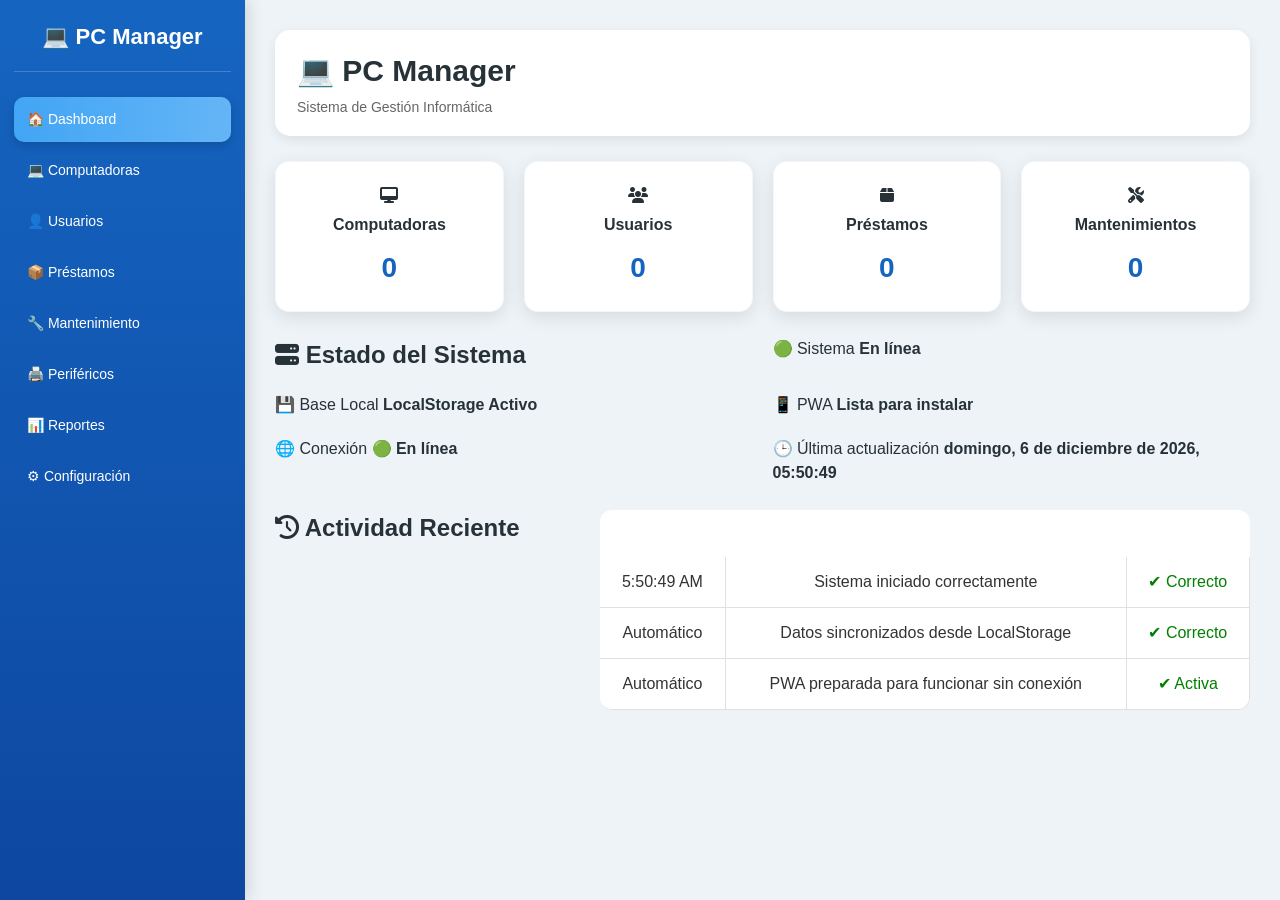
==== commit 5cff9975: "Update index.html" ====
--- a/index.html
+++ b/index.html
@@ -50,35 +50,24 @@
 
     <main class="contenido">
 
-        <div class="header">
-
-    <div>
-
-        <h1>PC Manager</h1>
-
-        <span>Sistema de Gestión Informática</span>
+<div class="topbar">
+
+    <div class="marca">
+
+        <h1>💻 PC Manager</h1>
+
+        <p>Sistema de Gestión Informática</p>
 
     </div>
 
-    <div class="acciones-header">
-
-        <button id="modoOscuro">
-
-            <i class="fa-solid fa-moon"></i>
-
-        </button>
-
-        <span>
-
-            <i class="fa-solid fa-user-shield"></i>
-
-            Administrador
-
-        </span>
+    <div class="acciones">
+
+        <span id="hora"></span>
 
     </div>
 
 </div>
+        
 
         <!-- Tarjetas -->
 
--- a/css/style.css
+++ b/css/style.css
@@ -340,26 +340,137 @@
    ENCABEZADO
    ========================================================= */
 
-header {
-    margin-bottom: 24px;
-}
-
-header h1 {
-    color: var(--primary);
-
-    font-size: 32px;
-
-    line-height: 1.2;
-
-    margin-bottom: 5px;
-}
-
-header p {
-    color: var(--text-light);
-
-    font-size: 15px;
-}
-
+/* =====================================================
+   ENCABEZADO PC MANAGER
+   ===================================================== */
+
+.topbar {
+    display: flex;
+    justify-content: space-between;
+    align-items: center;
+    gap: 15px;
+    margin-bottom: 25px;
+    padding: 18px 22px;
+    background: #ffffff;
+    border-radius: 15px;
+    box-shadow: 0 4px 12px rgba(0, 0, 0, 0.08);
+}
+
+.marca {
+    display: flex;
+    flex-direction: column;
+    gap: 4px;
+}
+
+.marca h1 {
+    margin: 0;
+    color: var(--principal);
+    font-size: 30px;
+    font-weight: 700;
+}
+
+.marca p {
+    margin: 0;
+    color: #666;
+    font-size: 14px;
+}
+
+
+/* =====================================================
+   ACCIONES DEL ENCABEZADO
+   ===================================================== */
+
+.acciones {
+    display: flex;
+    align-items: center;
+    gap: 10px;
+}
+
+#hora {
+    font-weight: bold;
+    color: var(--principal);
+}
+
+
+/* =====================================================
+  MODO OSCURO
+   ===================================================== */
+/* =====================================================
+   MODO OSCURO - PC MANAGER
+   ===================================================== */
+
+body.dark {
+    background: #101820;
+    color: #ffffff;
+}
+
+/* Encabezado PC Manager */
+body.dark .topbar {
+    background: #1c2836 !important;
+    color: #ffffff !important;
+    box-shadow: 0 4px 12px rgba(0, 0, 0, 0.35);
+}
+
+/* Nombre PC Manager */
+body.dark .topbar .marca h1,
+body.dark .marca h1 {
+    color: #e8f1f8 !important;
+}
+
+/* Descripción */
+body.dark .topbar .marca p,
+body.dark .marca p {
+    color: #c7d1da !important;
+}
+
+/* Hora */
+body.dark #hora {
+    color: #90caf9 !important;
+}
+
+/* Botón modo oscuro */
+body.dark #modoOscuro {
+    background: #263648 !important;
+    color: #ffffff !important;
+    border: 2px solid #64b5f6;
+}
+
+/* Tarjetas */
+body.dark .card,
+body.dark .panel1,
+body.dark .panel2,
+body.dark form {
+    background: #1c2836 !important;
+    color: #ffffff;
+}
+
+/* Inputs */
+body.dark input,
+body.dark select {
+    background: #263648 !important;
+    color: #ffffff !important;
+    border-color: #43566b;
+}
+
+body.dark input::placeholder {
+    color: #bfc7d1;
+}
+
+/* Tablas */
+body.dark table {
+    background: #1c2836 !important;
+    color: #ffffff;
+}
+
+body.dark td {
+    background: #1c2836 !important;
+    color: #ffffff !important;
+    border-color: #43566b;
+}
+
+body.dark tbody tr:hover td {
+    background: #263648 !important;
+}
 
 /* =========================================================
    TÍTULO DE MÓDULO
@@ -689,72 +800,123 @@
 /* =========================================================
    TABLAS
    ========================================================= */
+/* =====================================================
+   TABLAS
+   ===================================================== */
 
 .tabla-contenedor {
     width: 100%;
-
     overflow-x: auto;
 
-    border-radius: var(--radius);
-
-    -webkit-overflow-scrolling: touch;
-
-    box-shadow: var(--shadow);
-}
+    margin-top: 20px;
+
+    border-radius: 12px;
+
+    box-shadow: 0 4px 12px rgba(0, 0, 0, 0.10);
+}
+
+
+/* Tabla */
 
 table {
     width: 100%;
-
-    min-width: 700px;
-
-    border-collapse: collapse;
-
-    background: white;
-}
+    min-width: 650px;
+
+    border-collapse: separate;
+    border-spacing: 0;
+
+    background: #ffffff;
+
+    overflow: hidden;
+
+    border-radius: 12px;
+}
+
+
+/* Encabezado */
 
 th {
-    padding: 13px 11px;
-
-    background:
-        linear-gradient(
-            135deg,
-            var(--primary),
-            var(--primary-light)
-        );
-
-    color: white;
-
-    font-size: 13px;
-
+    padding: 13px 12px;
+
+    background: var(--principal);
+    color: #ffffff;
+
+    font-size: 14px;
     font-weight: bold;
 
     text-align: center;
 
-    white-space: nowrap;
-}
+    border: none;
+}
+
+
+/* Celdas */
 
 td {
-    padding: 12px 10px;
-
-    border:
-        1px solid #e2e7eb;
+    padding: 13px 12px;
+
+    background: #ffffff;
+    color: #333333;
 
     text-align: center;
 
-    font-size: 13px;
+    border-bottom: 1px solid #e0e0e0;
+    border-right: 1px solid #e0e0e0;
 
     vertical-align: middle;
 }
 
+
+/* Primera columna */
+
+th:first-child {
+    border-top-left-radius: 12px;
+}
+
+th:last-child {
+    border-top-right-radius: 12px;
+}
+
+
+/* Última fila */
+
+tbody tr:last-child td:first-child {
+    border-bottom-left-radius: 12px;
+}
+
+tbody tr:last-child td:last-child {
+    border-bottom-right-radius: 12px;
+}
+
+
+/* Efecto al pasar el mouse */
+
 tbody tr {
-    transition:
-        background var(--transition);
-}
-
-tbody tr:hover {
-    background: var(--surface-hover);
-}
-
+    transition: 0.2s;
+}
+
+tbody tr:hover td {
+    background: #f5f8fc;
+}
+
+
+/* =====================================================
+   TABLA EN MODO OSCURO
+   ===================================================== */
+
+body.dark table {
+    background: #1c2836;
+}
+
+body.dark td {
+    background: #1c2836;
+    color: #ffffff;
+    border-color: #394b5d;
+}
+
+body.dark tbody tr:hover td {
+    background: #263648;
+}
 
 /* =========================================================
    COLORES / ESTADOS
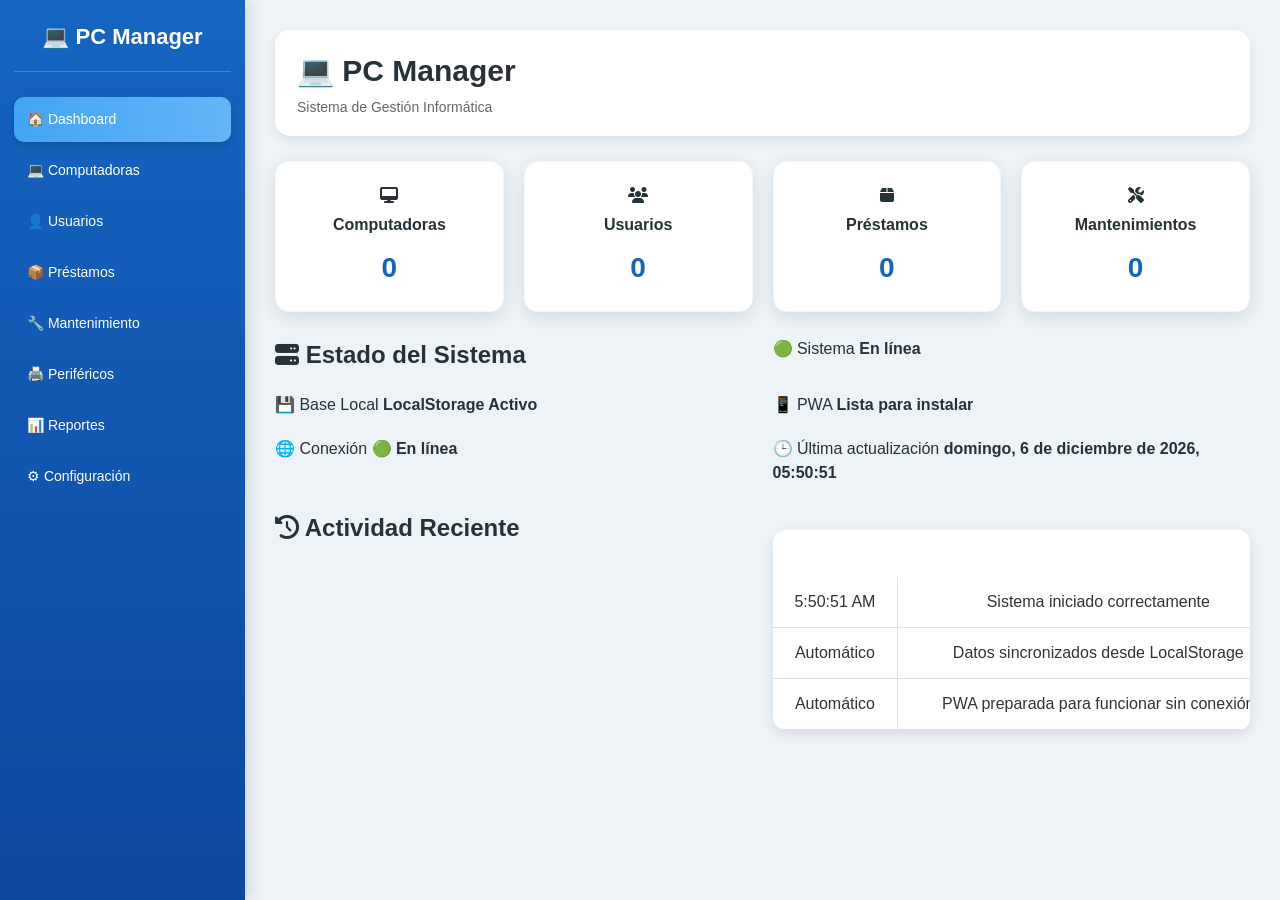
==== commit 30320b94: "Update index.html" ====
--- a/index.html
+++ b/index.html
@@ -168,7 +168,8 @@
         Actividad Reciente
 
     </h2>
-
+    
+<div class="tabla-contenedor">
     <table>
 
         <thead>
@@ -220,6 +221,7 @@
         </tbody>
 
     </table>
+</div>
 
 </section>
 
